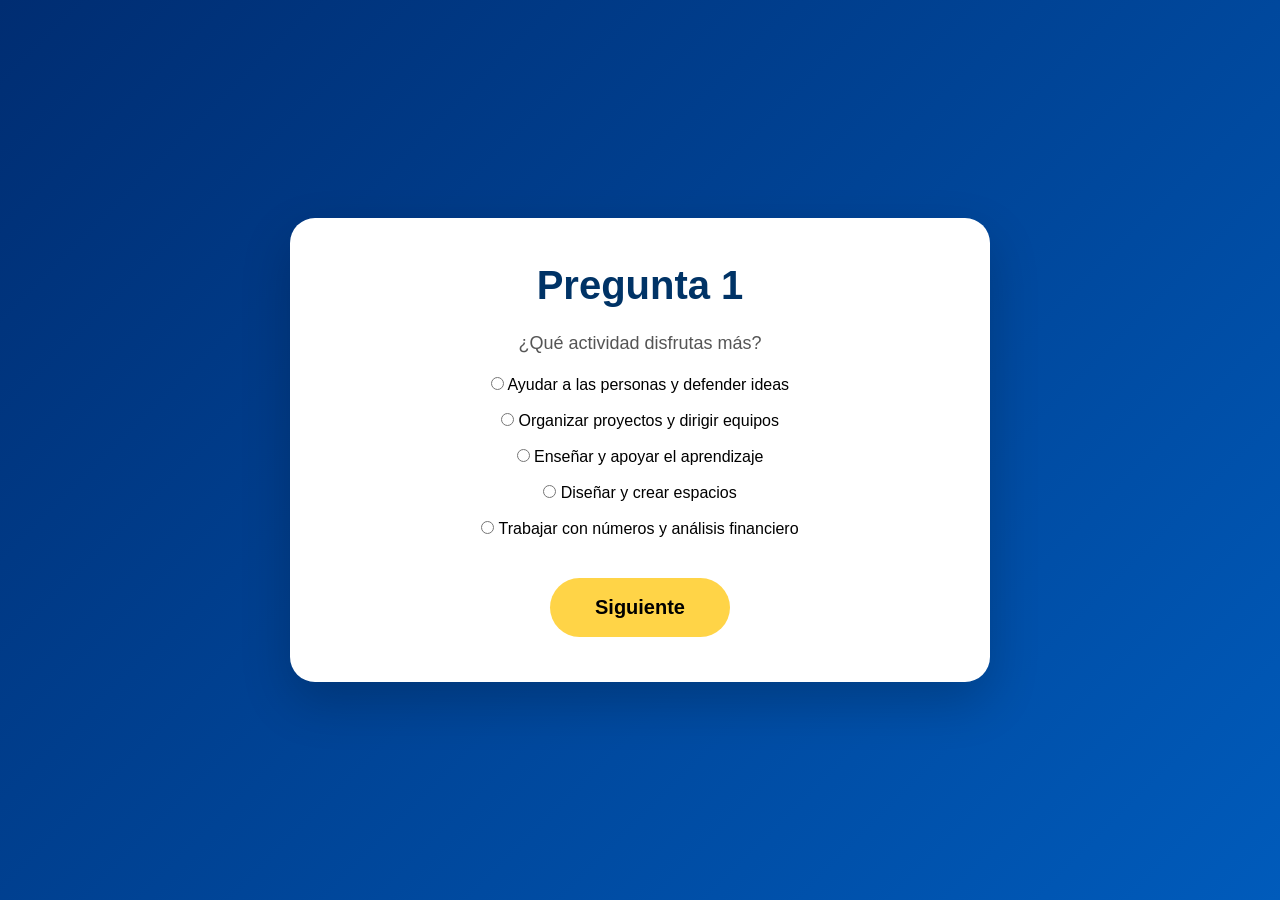
==== preguntas.html @ b25241c2 "Create preguntas.html" ====
<!DOCTYPE html>
<html lang="es">
<head>
<meta charset="UTF-8">
<meta name="viewport" content="width=device-width, initial-scale=1.0">

<title>Test Vocacional | Preguntas</title>

<link rel="stylesheet" href="style.css">

</head>

<body>

<div class="card">

<h1>Pregunta 1</h1>

<p>
¿Qué actividad disfrutas más?
</p>

<br>

<label>
<input type="radio" name="pregunta1" value="derecho">
Ayudar a las personas y defender ideas
</label>

<br><br>

<label>
<input type="radio" name="pregunta1" value="administracion">
Organizar proyectos y dirigir equipos
</label>

<br><br>

<label>
<input type="radio" name="pregunta1" value="pedagogia">
Enseñar y apoyar el aprendizaje
</label>

<br><br>

<label>
<input type="radio" name="pregunta1" value="arquitectura">
Diseñar y crear espacios
</label>

<br><br>

<label>
<input type="radio" name="pregunta1" value="contaduria">
Trabajar con números y análisis financiero
</label>

<br>

<a href="resultado.html">
<button>
Siguiente
</button>
</a>

</div>

</body>
</html>
---- style.css ----
*{
margin:0;
padding:0;
box-sizing:border-box;
font-family:'Poppins',sans-serif;
}

body{
background:linear-gradient(135deg,#002D72,#005BBB);
display:flex;
justify-content:center;
align-items:center;
height:100vh;
padding:20px;
}

.card{
background:white;
max-width:700px;
width:100%;
border-radius:25px;
padding:45px;
text-align:center;
box-shadow:0 20px 50px rgba(0,0,0,.2);
}

h1{
font-size:40px;
color:#003366;
margin-bottom:20px;
}

p{
font-size:18px;
color:#555;
line-height:1.7;
}

button{
margin-top:40px;
background:#FFD447;
border:none;
padding:18px 45px;
border-radius:50px;
font-size:20px;
font-weight:bold;
cursor:pointer;
transition:.3s;
}

button:hover{
transform:scale(1.05);
}

.logo{
font-size:70px;
margin-bottom:25px;
}
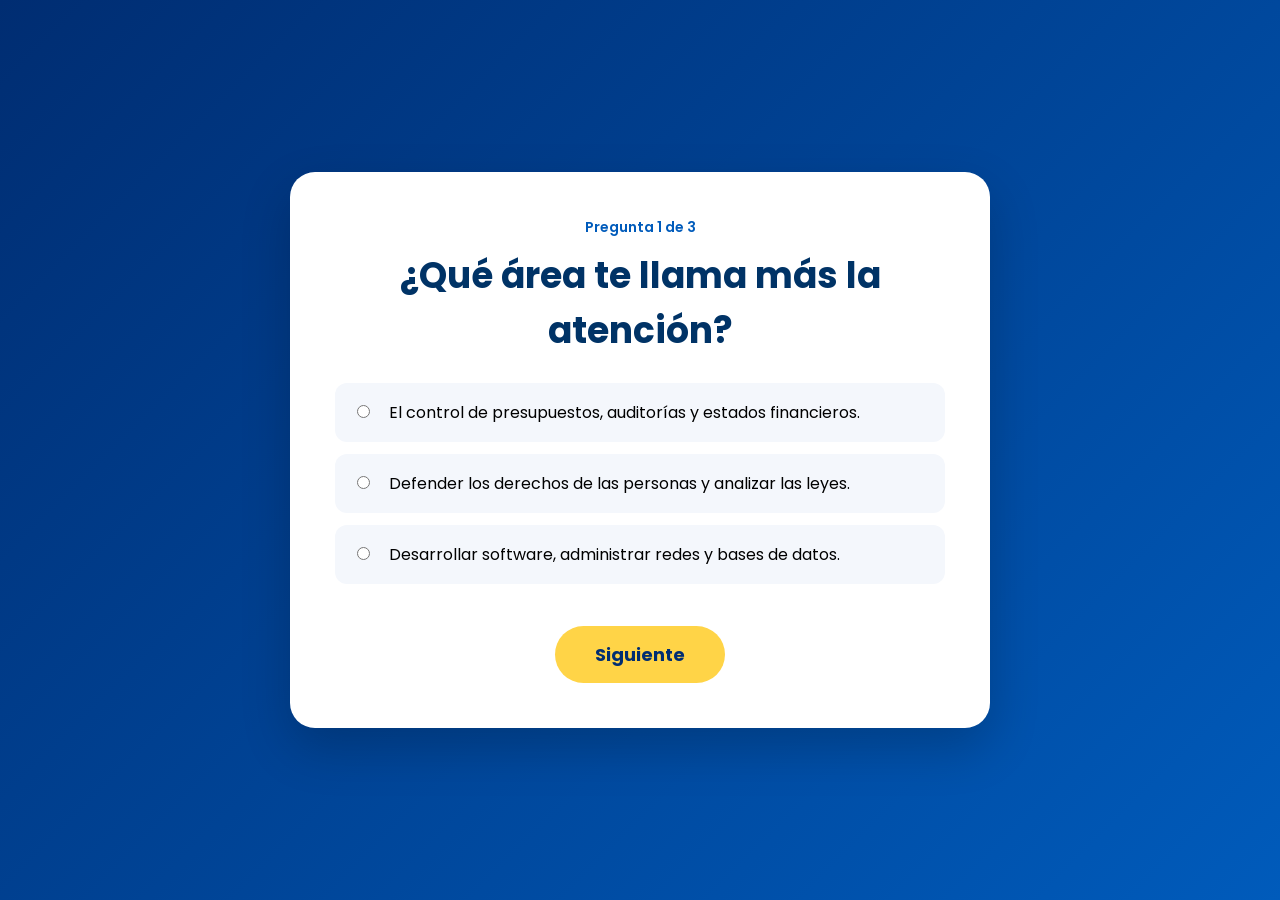
==== commit ab20d443: "Update preguntas.html" ====
--- a/preguntas.html
+++ b/preguntas.html
@@ -1,69 +1,33 @@
 <!DOCTYPE html>
 <html lang="es">
 <head>
-<meta charset="UTF-8">
-<meta name="viewport" content="width=device-width, initial-scale=1.0">
-
-<title>Test Vocacional | Preguntas</title>
-
-<link rel="stylesheet" href="style.css">
-
+    <meta charset="UTF-8">
+    <meta name="viewport" content="width=device-width, initial-scale=1.0">
+    <title>Preguntas | Test Vocacional</title>
+    <link href="https://fonts.googleapis.com/css2?family=Poppins:wght@300;400;600;700&display=swap" rel="stylesheet">
+    <link rel="stylesheet" href="style.css">
 </head>
-
 <body>
 
 <div class="card">
+    <div class="progress-bar">Pregunta 1 de 3</div>
+    <h2 id="pregunta-texto">¿Qué área te llama más la atención?</h2>
+    
+    <div class="opciones">
+        <label class="opcion-label">
+            <input type="radio" name="vocacion" value="contabilidad"> El control de presupuestos, auditorías y estados financieros.
+        </label>
+        <label class="opcion-label">
+            <input type="radio" name="vocacion" value="derecho"> Defender los derechos de las personas y analizar las leyes.
+        </label>
+        <label class="opcion-label">
+            <input type="radio" name="vocacion" value="sistemas"> Desarrollar software, administrar redes y bases de datos.
+        </label>
+    </div>
 
-<h1>Pregunta 1</h1>
-
-<p>
-¿Qué actividad disfrutas más?
-</p>
-
-<br>
-
-<label>
-<input type="radio" name="pregunta1" value="derecho">
-Ayudar a las personas y defender ideas
-</label>
-
-<br><br>
-
-<label>
-<input type="radio" name="pregunta1" value="administracion">
-Organizar proyectos y dirigir equipos
-</label>
-
-<br><br>
-
-<label>
-<input type="radio" name="pregunta1" value="pedagogia">
-Enseñar y apoyar el aprendizaje
-</label>
-
-<br><br>
-
-<label>
-<input type="radio" name="pregunta1" value="arquitectura">
-Diseñar y crear espacios
-</label>
-
-<br><br>
-
-<label>
-<input type="radio" name="pregunta1" value="contaduria">
-Trabajar con números y análisis financiero
-</label>
-
-<br>
-
-<a href="resultado.html">
-<button>
-Siguiente
-</button>
-</a>
-
+    <button id="btn-siguiente">Siguiente</button>
 </div>
 
+<script src="script.js"></script>
 </body>
 </html>
--- a/style.css
+++ b/style.css
@@ -1,58 +1,93 @@
-*{
-margin:0;
-padding:0;
-box-sizing:border-box;
-font-family:'Poppins',sans-serif;
+* {
+    margin: 0;
+    padding: 0;
+    box-shadow: border-box;
+    box-sizing: border-box;
+    font-family: 'Poppins', sans-serif;
 }
 
-body{
-background:linear-gradient(135deg,#002D72,#005BBB);
-display:flex;
-justify-content:center;
-align-items:center;
-height:100vh;
-padding:20px;
+body {
+    background: linear-gradient(135deg, #002D72, #005BBB);
+    display: flex;
+    justify-content: center;
+    align-items: center;
+    min-height: 100vh;
+    padding: 20px;
 }
 
-.card{
-background:white;
-max-width:700px;
-width:100%;
-border-radius:25px;
-padding:45px;
-text-align:center;
-box-shadow:0 20px 50px rgba(0,0,0,.2);
+.card {
+    background: white;
+    max-width: 700px;
+    width: 100%;
+    border-radius: 25px;
+    padding: 45px;
+    text-align: center;
+    box-shadow: 0 20px 50px rgba(0,0,0,.2);
 }
 
-h1{
-font-size:40px;
-color:#003366;
-margin-bottom:20px;
+h1, h2 {
+    font-size: 36px;
+    color: #003366;
+    margin-bottom: 20px;
 }
 
-p{
-font-size:18px;
-color:#555;
-line-height:1.7;
+p {
+    font-size: 18px;
+    color: #555;
+    line-height: 1.7;
 }
 
-button{
-margin-top:40px;
-background:#FFD447;
-border:none;
-padding:18px 45px;
-border-radius:50px;
-font-size:20px;
-font-weight:bold;
-cursor:pointer;
-transition:.3s;
+button {
+    margin-top: 30px;
+    background: #FFD447;
+    border: none;
+    padding: 15px 40px;
+    border-radius: 50px;
+    font-size: 18px;
+    font-weight: bold;
+    cursor: pointer;
+    transition: .3s;
+    color: #002D72;
 }
 
-button:hover{
-transform:scale(1.05);
+button:hover {
+    transform: scale(1.05);
 }
 
-.logo{
-font-size:70px;
-margin-bottom:25px;
+.logo {
+    font-size: 70px;
+    margin-bottom: 25px;
 }
+
+/* Estilos para las preguntas y opciones */
+.progress-bar {
+    font-size: 14px;
+    color: #005BBB;
+    font-weight: 600;
+    margin-bottom: 10px;
+}
+
+.opciones {
+    margin-top: 25px;
+    text-align: left;
+}
+
+.opcion-label {
+    display: block;
+    background: #f4f7fc;
+    padding: 15px 20px;
+    margin-bottom: 12px;
+    border-radius: 12px;
+    cursor: pointer;
+    font-size: 16px;
+    transition: 0.2s;
+    border: 2px solid transparent;
+}
+
+.opcion-label:hover {
+    background: #e8f0fe;
+}
+
+.opcion-label input {
+    margin-right: 15px;
+}
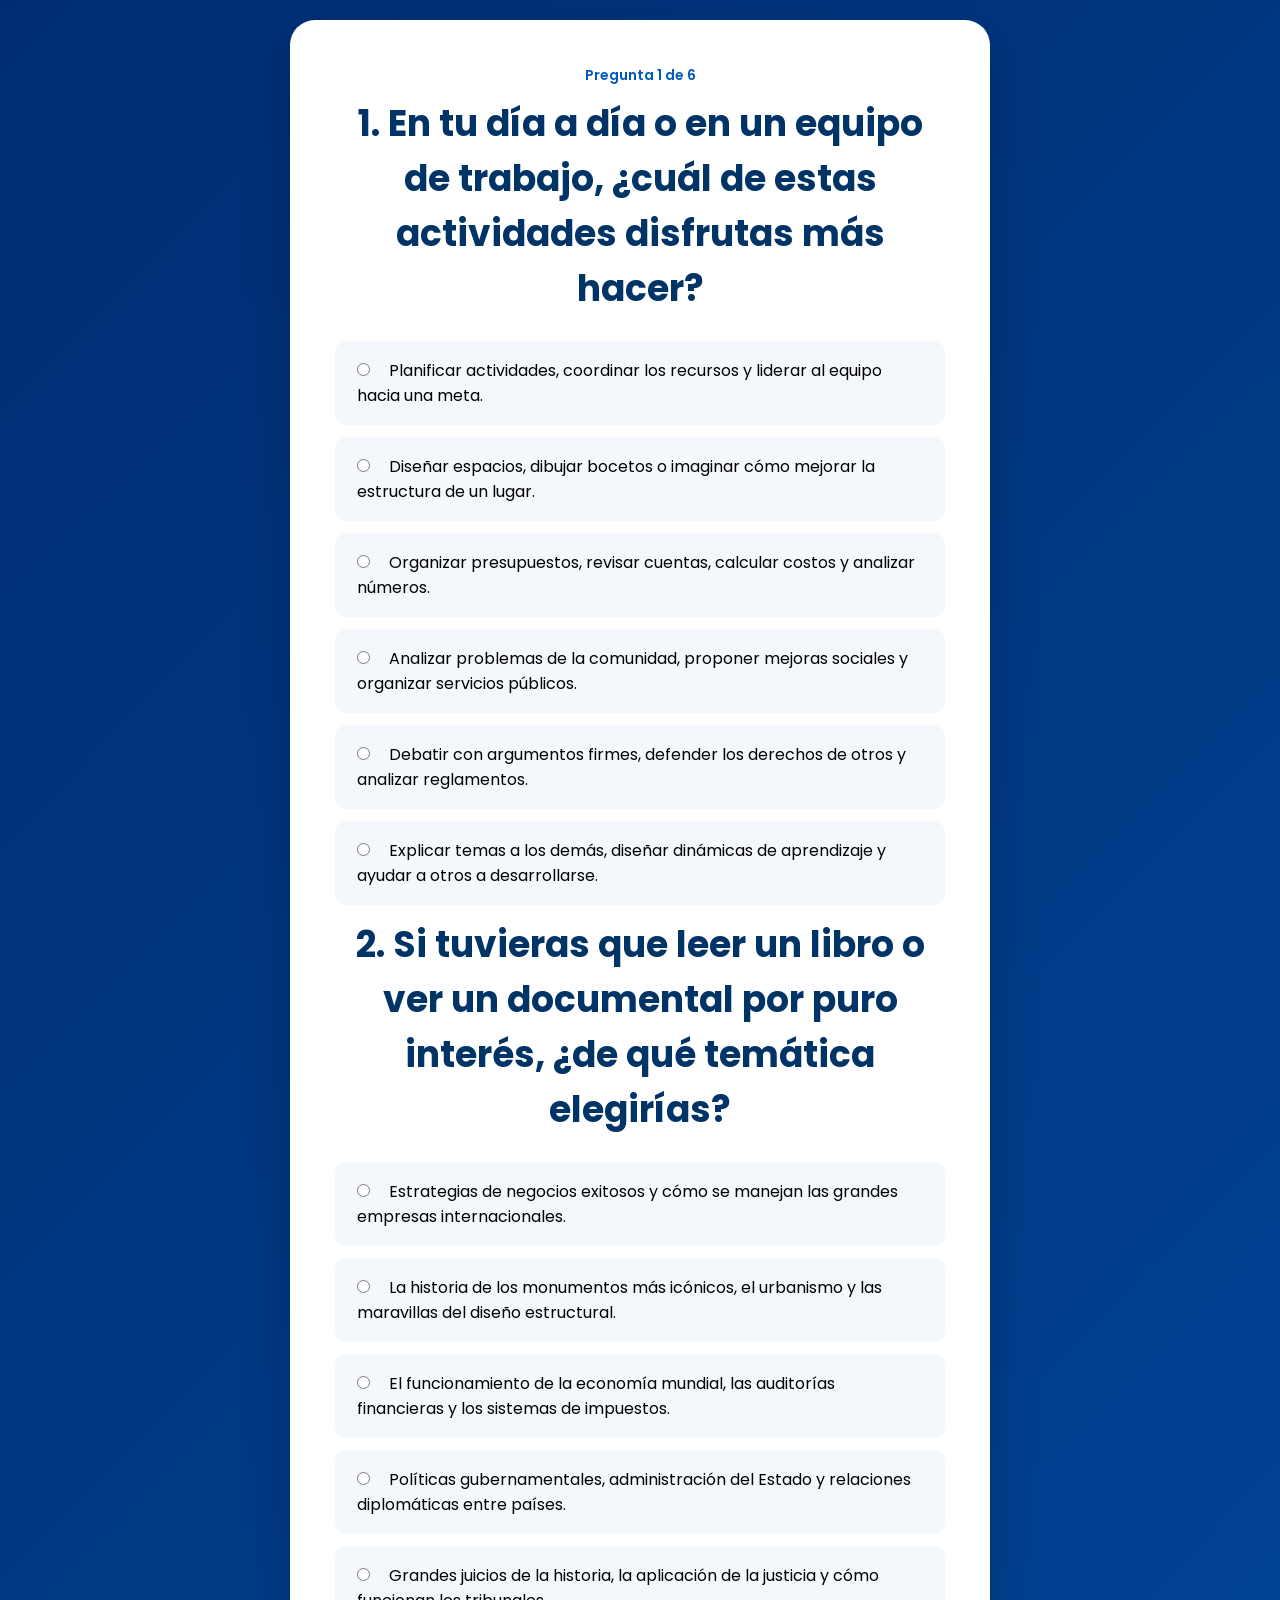
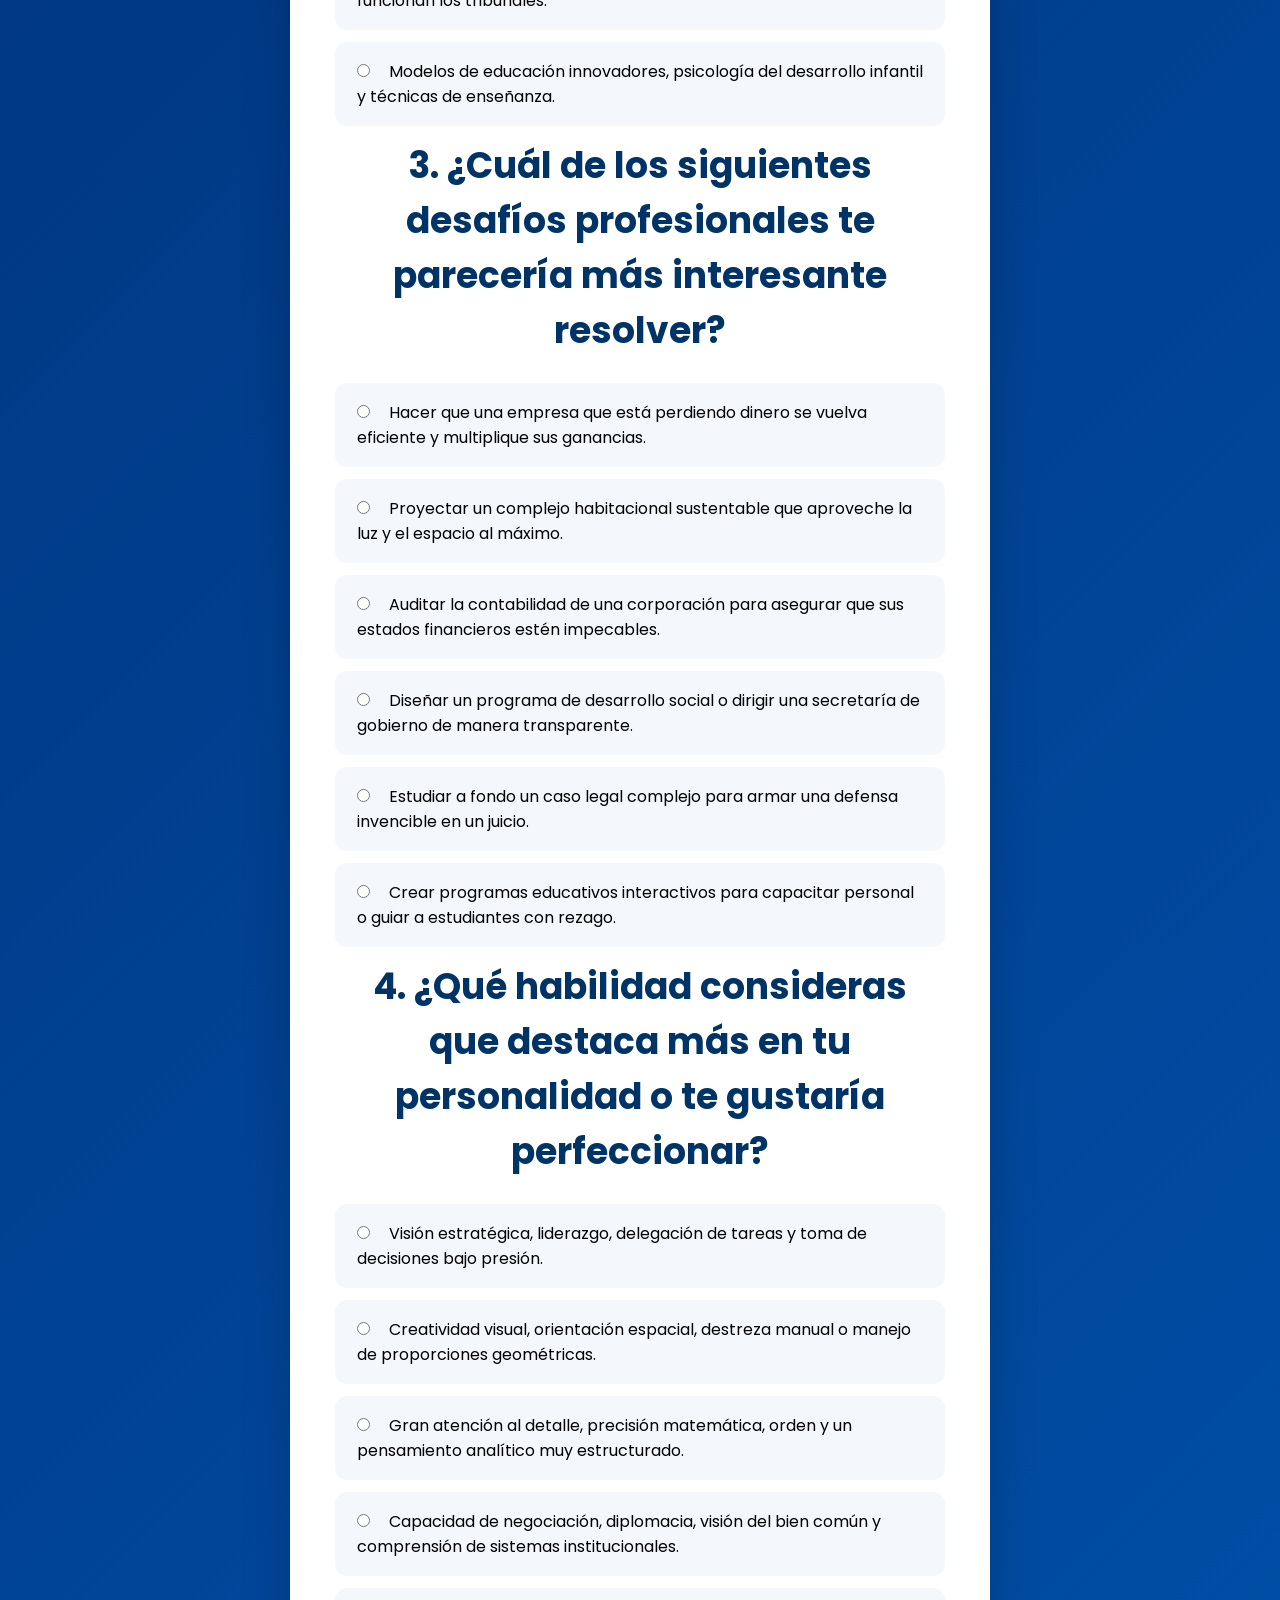
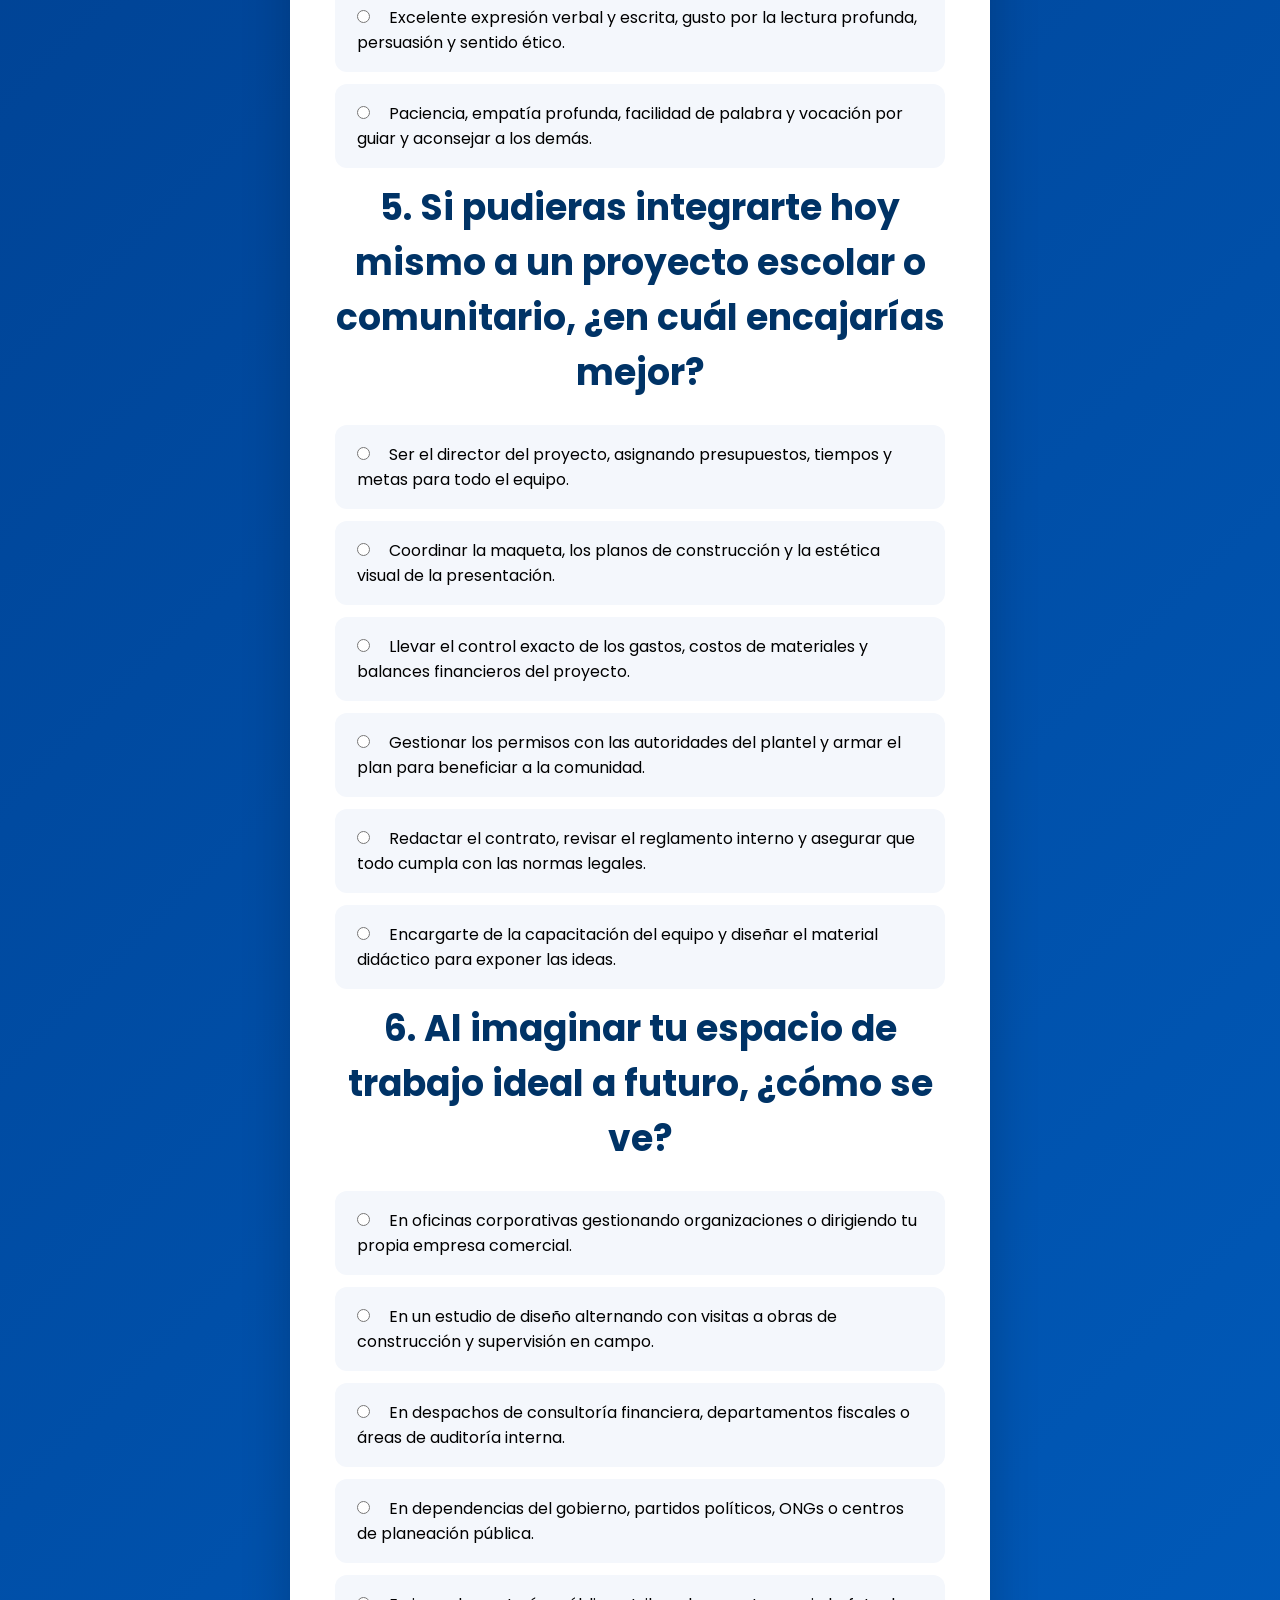
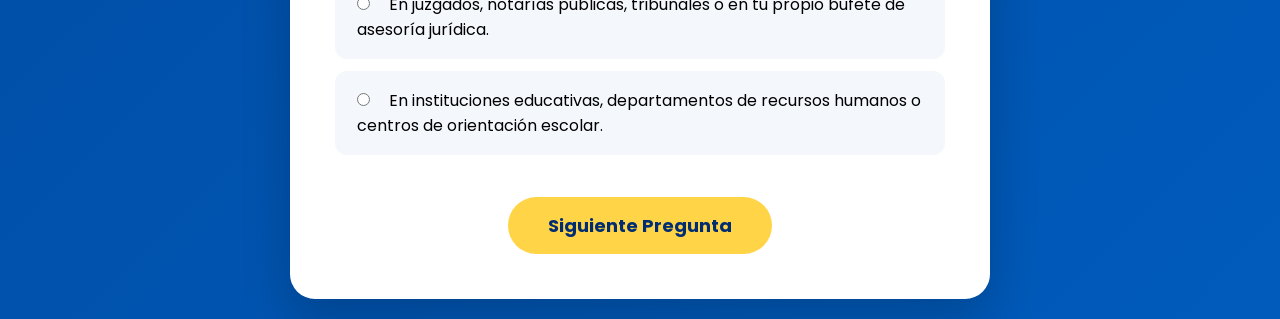
==== commit f7ff7ed1: "Update preguntas.html" ====
--- a/preguntas.html
+++ b/preguntas.html
@@ -3,29 +3,97 @@
 <head>
     <meta charset="UTF-8">
     <meta name="viewport" content="width=device-width, initial-scale=1.0">
-    <title>Preguntas | Test Vocacional</title>
+    <title>Preguntas | Test Vocacional US</title>
     <link href="https://fonts.googleapis.com/css2?family=Poppins:wght@300;400;600;700&display=swap" rel="stylesheet">
     <link rel="stylesheet" href="style.css">
 </head>
 <body>
 
 <div class="card">
-    <div class="progress-bar">Pregunta 1 de 3</div>
-    <h2 id="pregunta-texto">¿Qué área te llama más la atención?</h2>
+    <!-- Barra de progreso -->
+    <div class="progress-bar" id="progreso-texto">Pregunta 1 de 6</div>
     
-    <div class="opciones">
-        <label class="opcion-label">
-            <input type="radio" name="vocacion" value="contabilidad"> El control de presupuestos, auditorías y estados financieros.
-        </label>
-        <label class="opcion-label">
-            <input type="radio" name="vocacion" value="derecho"> Defender los derechos de las personas y analizar las leyes.
-        </label>
-        <label class="opcion-label">
-            <input type="radio" name="vocacion" value="sistemas"> Desarrollar software, administrar redes y bases de datos.
-        </label>
-    </div>
+    <form id="test-form">
+        <!-- Pregunta 1 -->
+        <div class="pregunta-block activa" id="p1">
+            <h2>1. En tu día a día o en un equipo de trabajo, ¿cuál de estas actividades disfrutas más hacer?</h2>
+            <div class="opciones">
+                <label class="opcion-label"><input type="radio" name="r1" value="administracion"> Planificar actividades, coordinar los recursos y liderar al equipo hacia una meta.</label>
+                <label class="opcion-label"><input type="radio" name="r1" value="arquitectura"> Diseñar espacios, dibujar bocetos o imaginar cómo mejorar la estructura de un lugar.</label>
+                <label class="opcion-label"><input type="radio" name="r1" value="contaduria"> Organizar presupuestos, revisar cuentas, calcular costos y analizar números.</label>
+                <label class="opcion-label"><input type="radio" name="r1" value="politicas"> Analizar problemas de la comunidad, proponer mejoras sociales y organizar servicios públicos.</label>
+                <label class="opcion-label"><input type="radio" name="r1" value="derecho"> Debatir con argumentos firmes, defender los derechos de otros y analizar reglamentos.</label>
+                <label class="opcion-label"><input type="radio" name="r1" value="pedagogia"> Explicar temas a los demás, diseñar dinámicas de aprendizaje y ayudar a otros a desarrollarse.</label>
+            </div>
+        </div>
 
-    <button id="btn-siguiente">Siguiente</button>
+        <!-- Pregunta 2 -->
+        <div class="pregunta-block" id="p2">
+            <h2>2. Si tuvieras que leer un libro o ver un documental por puro interés, ¿de qué temática elegirías?</h2>
+            <div class="opciones">
+                <label class="opcion-label"><input type="radio" name="r2" value="administracion"> Estrategias de negocios exitosos y cómo se manejan las grandes empresas internacionales.</label>
+                <label class="opcion-label"><input type="radio" name="r2" value="arquitectura"> La historia de los monumentos más icónicos, el urbanismo y las maravillas del diseño estructural.</label>
+                <label class="opcion-label"><input type="radio" name="r2" value="contaduria"> El funcionamiento de la economía mundial, las auditorías financieras y los sistemas de impuestos.</label>
+                <label class="opcion-label"><input type="radio" name="r2" value="politicas"> Políticas gubernamentales, administración del Estado y relaciones diplomáticas entre países.</label>
+                <label class="opcion-label"><input type="radio" name="r2" value="derecho"> Grandes juicios de la historia, la aplicación de la justicia y cómo funcionan los tribunales.</label>
+                <label class="opcion-label"><input type="radio" name="r2" value="pedagogia"> Modelos de educación innovadores, psicología del desarrollo infantil y técnicas de enseñanza.</label>
+            </div>
+        </div>
+
+        <!-- Pregunta 3 -->
+        <div class="pregunta-block" id="p3">
+            <h2>3. ¿Cuál de los siguientes desafíos profesionales te parecería más interesante resolver?</h2>
+            <div class="opciones">
+                <label class="opcion-label"><input type="radio" name="r3" value="administracion"> Hacer que una empresa que está perdiendo dinero se vuelva eficiente y multiplique sus ganancias.</label>
+                <label class="opcion-label"><input type="radio" name="r3" value="arquitectura"> Proyectar un complejo habitacional sustentable que aproveche la luz y el espacio al máximo.</label>
+                <label class="opcion-label"><input type="radio" name="r3" value="contaduria"> Auditar la contabilidad de una corporación para asegurar que sus estados financieros estén impecables.</label>
+                <label class="opcion-label"><input type="radio" name="r3" value="politicas"> Diseñar un programa de desarrollo social o dirigir una secretaría de gobierno de manera transparente.</label>
+                <label class="opcion-label"><input type="radio" name="r3" value="derecho"> Estudiar a fondo un caso legal complejo para armar una defensa invencible en un juicio.</label>
+                <label class="opcion-label"><input type="radio" name="r3" value="pedagogia"> Crear programas educativos interactivos para capacitar personal o guiar a estudiantes con rezago.</label>
+            </div>
+        </div>
+
+        <!-- Pregunta 4 -->
+        <div class="pregunta-block" id="p4">
+            <h2>4. ¿Qué habilidad consideras que destaca más en tu personalidad o te gustaría perfeccionar?</h2>
+            <div class="opciones">
+                <label class="opcion-label"><input type="radio" name="r4" value="administracion"> Visión estratégica, liderazgo, delegación de tareas y toma de decisiones bajo presión.</label>
+                <label class="opcion-label"><input type="radio" name="r4" value="arquitectura"> Creatividad visual, orientación espacial, destreza manual o manejo de proporciones geométricas.</label>
+                <label class="opcion-label"><input type="radio" name="r4" value="contaduria"> Gran atención al detalle, precisión matemática, orden y un pensamiento analítico muy estructurado.</label>
+                <label class="opcion-label"><input type="radio" name="r4" value="politicas"> Capacidad de negociación, diplomacia, visión del bien común y comprensión de sistemas institucionales.</label>
+                <label class="opcion-label"><input type="radio" name="r4" value="derecho"> Excelente expresión verbal y escrita, gusto por la lectura profunda, persuasión y sentido ético.</label>
+                <label class="opcion-label"><input type="radio" name="r4" value="pedagogia"> Paciencia, empatía profunda, facilidad de palabra y vocación por guiar y aconsejar a los demás.</label>
+            </div>
+        </div>
+
+        <!-- Pregunta 5 -->
+        <div class="pregunta-block" id="p5">
+            <h2>5. Si pudieras integrarte hoy mismo a un proyecto escolar o comunitario, ¿en cuál encajarías mejor?</h2>
+            <div class="opciones">
+                <label class="opcion-label"><input type="radio" name="r5" value="administracion"> Ser el director del proyecto, asignando presupuestos, tiempos y metas para todo el equipo.</label>
+                <label class="opcion-label"><input type="radio" name="r5" value="arquitectura"> Coordinar la maqueta, los planos de construcción y la estética visual de la presentación.</label>
+                <label class="opcion-label"><input type="radio" name="r5" value="contaduria"> Llevar el control exacto de los gastos, costos de materiales y balances financieros del proyecto.</label>
+                <label class="opcion-label"><input type="radio" name="r5" value="politicas"> Gestionar los permisos con las autoridades del plantel y armar el plan para beneficiar a la comunidad.</label>
+                <label class="opcion-label"><input type="radio" name="r5" value="derecho"> Redactar el contrato, revisar el reglamento interno y asegurar que todo cumpla con las normas legales.</label>
+                <label class="opcion-label"><input type="radio" name="r5" value="pedagogia"> Encargarte de la capacitación del equipo y diseñar el material didáctico para exponer las ideas.</label>
+            </div>
+        </div>
+
+        <!-- Pregunta 6 -->
+        <div class="pregunta-block" id="p6">
+            <h2>6. Al imaginar tu espacio de trabajo ideal a futuro, ¿cómo se ve?</h2>
+            <div class="opciones">
+                <label class="opcion-label"><input type="radio" name="r6" value="administracion"> En oficinas corporativas gestionando organizaciones o dirigiendo tu propia empresa comercial.</label>
+                <label class="opcion-label"><input type="radio" name="r6" value="arquitectura"> En un estudio de diseño alternando con visitas a obras de construcción y supervisión en campo.</label>
+                <label class="opcion-label"><input type="radio" name="r6" value="contaduria"> En despachos de consultoría financiera, departamentos fiscales o áreas de auditoría interna.</label>
+                <label class="opcion-label"><input type="radio" name="r6" value="politicas"> En dependencias del gobierno, partidos políticos, ONGs o centros de planeación pública.</label>
+                <label class="opcion-label"><input type="radio" name="r6" value="derecho"> En juzgados, notarías públicas, tribunales o en tu propio bufete de asesoría jurídica.</label>
+                <label class="opcion-label"><input type="radio" name="r6" value="pedagogia"> En instituciones educativas, departamentos de recursos humanos o centros de orientación escolar.</label>
+            </div>
+        </div>
+    </form>
+
+    <button id="btn-siguiente">Siguiente Pregunta</button>
 </div>
 
 <script src="script.js"></script>
--- a/style.css
+++ b/style.css
@@ -1,7 +1,6 @@
 * {
     margin: 0;
     padding: 0;
-    box-shadow: border-box;
     box-sizing: border-box;
     font-family: 'Poppins', sans-serif;
 }
@@ -59,7 +58,6 @@
     margin-bottom: 25px;
 }
 
-/* Estilos para las preguntas y opciones */
 .progress-bar {
     font-size: 14px;
     color: #005BBB;
